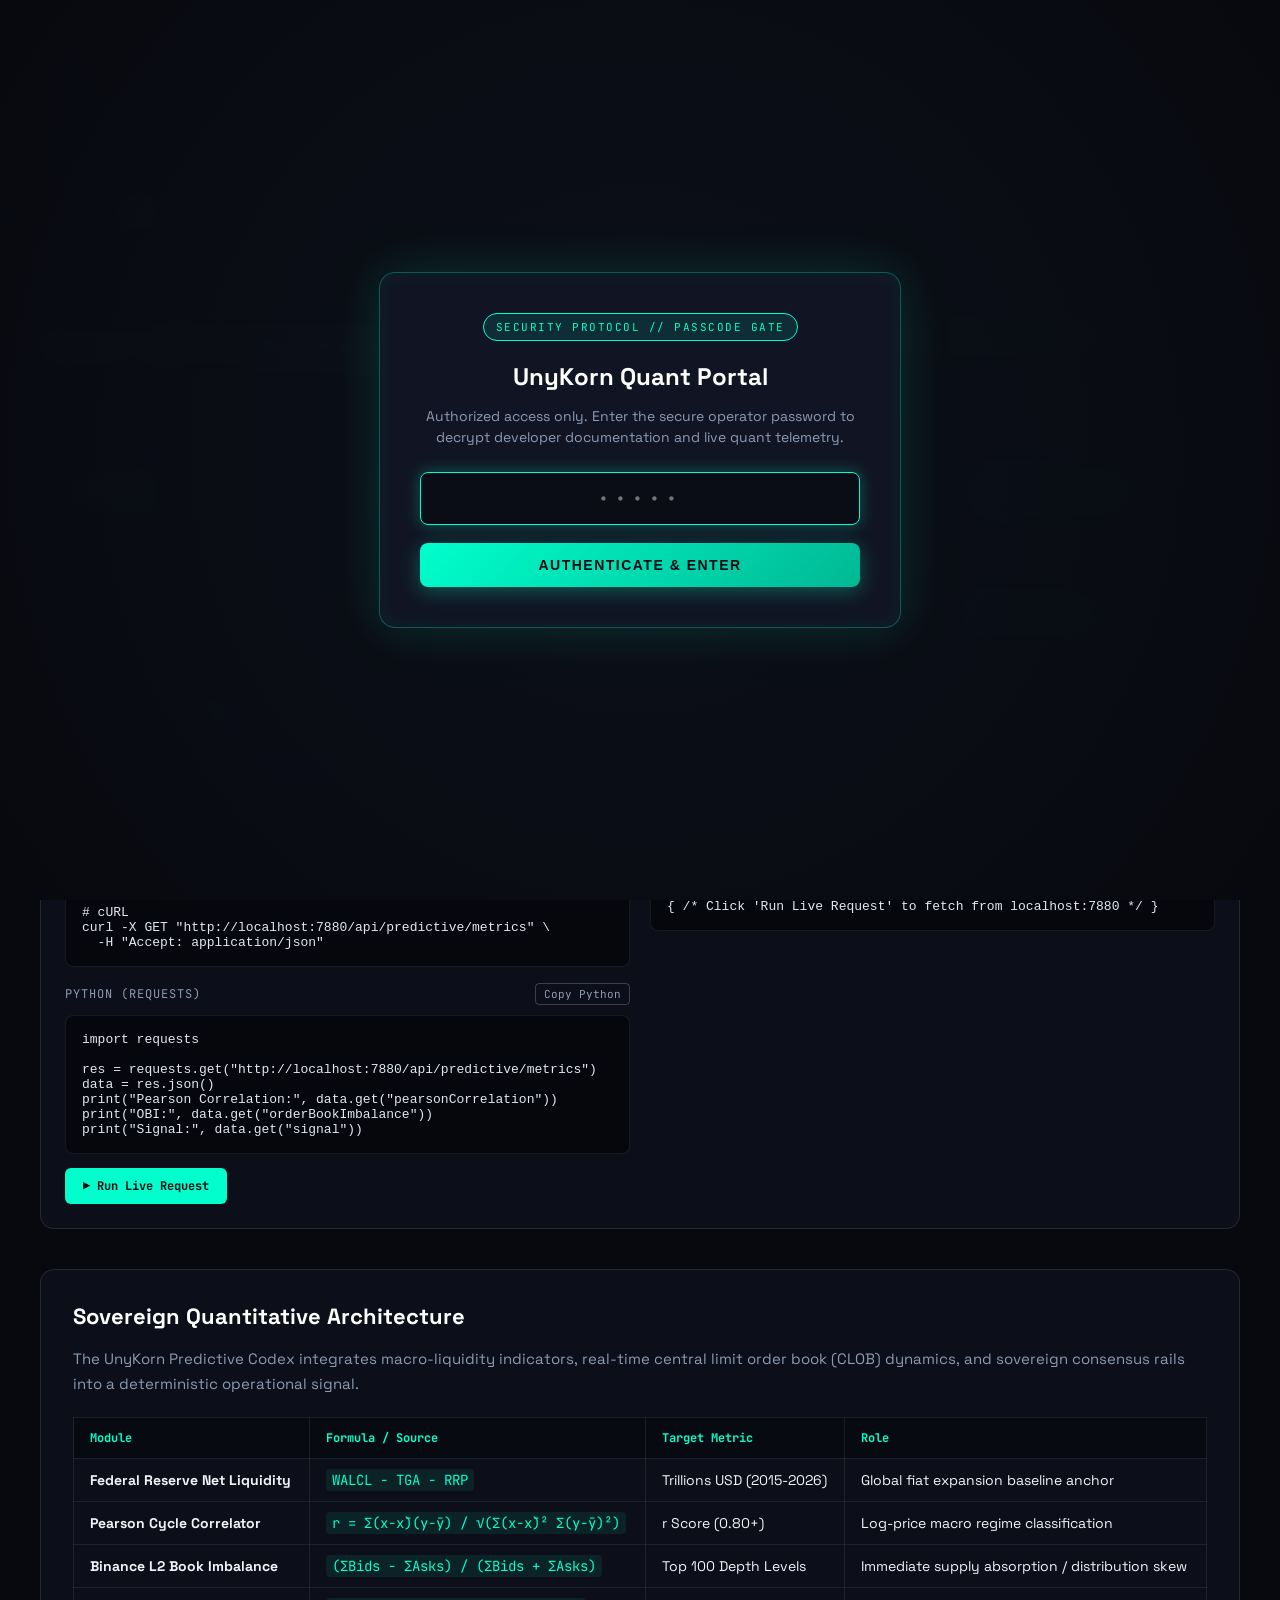
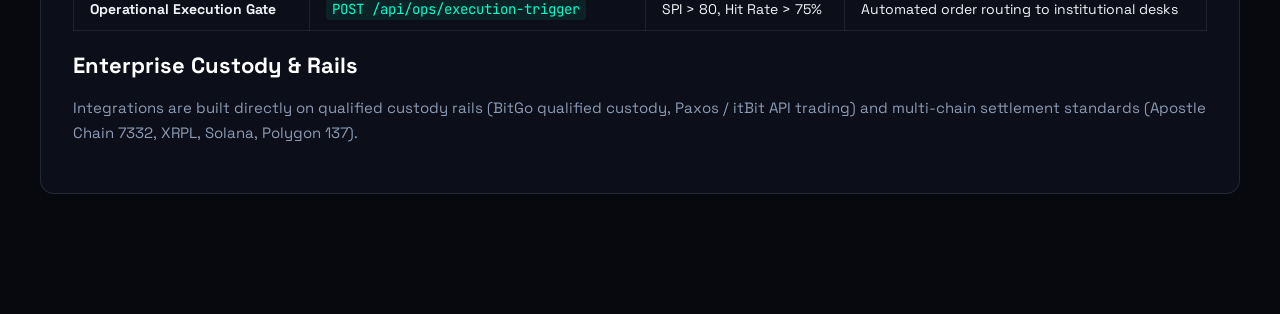
==== developer/index.html @ ae07964d "feat: Integrate Developer Docs with 12345 security gate and deploy to quant.unykorn.ai" ====
<!doctype html>
<html lang="en">
<head>
  <meta charset="UTF-8" />
  <meta name="viewport" content="width=device-width, initial-scale=1.0" />
  <meta name="description" content="UnyKorn Quant & Sovereign API Developer Portal — Interactive documentation, API testing console, and quant telemetry integration." />
  <title>Developer Portal & API Docs — UnyKorn</title>
  <link rel="preconnect" href="https://fonts.googleapis.com" />
  <link rel="preconnect" href="https://fonts.gstatic.com" crossorigin />
  <link href="https://fonts.googleapis.com/css2?family=JetBrains+Mono:wght@300;400;500;700&family=Space+Grotesk:wght@400;500;600;700&display=swap" rel="stylesheet" />
  <link rel="stylesheet" href="/styles.css" />
  <style>
    :root {
      --bg-dark: #07090e;
      --card-bg: rgba(13, 17, 28, 0.85);
      --border-color: rgba(255, 255, 255, 0.1);
      --accent-cyan: #00ffcc;
      --accent-purple: #bd93f9;
      --accent-pink: #ff79c6;
      --accent-green: #50fa7b;
      --accent-red: #ff5555;
      --accent-amber: #f1fa8c;
      --font-mono: 'JetBrains Mono', monospace;
    }

    body {
      background-color: var(--bg-dark);
      color: #f0f4f8;
      font-family: 'Space Grotesk', sans-serif;
      margin: 0;
      padding: 0;
      position: relative;
      min-height: 100vh;
    }

    /* ─── SECURITY AUTH GATE OVERLAY ─── */
    #security-gate {
      position: fixed;
      top: 0;
      left: 0;
      width: 100vw;
      height: 100vh;
      background: radial-gradient(circle at center, rgba(13, 17, 28, 0.96) 0%, rgba(7, 9, 14, 0.99) 100%);
      backdrop-filter: blur(16px);
      z-index: 99999;
      display: flex;
      align-items: center;
      justify-content: center;
      transition: opacity 0.4s ease, visibility 0.4s ease;
    }

    #security-gate.unlocked {
      opacity: 0;
      visibility: hidden;
      pointer-events: none;
    }

    .auth-card {
      background: rgba(18, 23, 37, 0.9);
      border: 1px solid rgba(0, 255, 204, 0.3);
      box-shadow: 0 0 50px rgba(0, 255, 204, 0.15), inset 0 0 20px rgba(0, 255, 204, 0.05);
      border-radius: 16px;
      padding: 40px;
      width: 90%;
      max-width: 440px;
      text-align: center;
      animation: gateFloat 4s ease-in-out infinite;
    }

    @keyframes gateFloat {
      0%, 100% { transform: translateY(0px); }
      50% { transform: translateY(-6px); }
    }

    .auth-badge {
      display: inline-flex;
      align-items: center;
      gap: 6px;
      padding: 6px 12px;
      background: rgba(0, 255, 204, 0.1);
      border: 1px solid var(--accent-cyan);
      border-radius: 20px;
      font-size: 11px;
      font-family: var(--font-mono);
      color: var(--accent-cyan);
      letter-spacing: 1.5px;
      margin-bottom: 20px;
      text-transform: uppercase;
    }

    .auth-card h2 {
      font-size: 24px;
      margin: 0 0 8px;
      color: #fff;
    }

    .auth-card p {
      font-size: 14px;
      color: #8b9bb4;
      margin-bottom: 24px;
      line-height: 1.5;
    }

    .pin-input-wrap {
      position: relative;
      margin-bottom: 18px;
    }

    .pin-input {
      width: 100%;
      padding: 14px 18px;
      background: rgba(0, 0, 0, 0.4);
      border: 1px solid rgba(255, 255, 255, 0.15);
      border-radius: 8px;
      color: #fff;
      font-family: var(--font-mono);
      font-size: 18px;
      letter-spacing: 6px;
      text-align: center;
      box-sizing: border-box;
      outline: none;
      transition: border-color 0.2s, box-shadow 0.2s;
    }

    .pin-input:focus {
      border-color: var(--accent-cyan);
      box-shadow: 0 0 15px rgba(0, 255, 204, 0.3);
    }

    .btn-unlock {
      width: 100%;
      padding: 14px;
      background: linear-gradient(135deg, var(--accent-cyan) 0%, #00b894 100%);
      color: #050b14;
      font-weight: 700;
      font-size: 14px;
      letter-spacing: 1.5px;
      text-transform: uppercase;
      border: none;
      border-radius: 8px;
      cursor: pointer;
      box-shadow: 0 4px 20px rgba(0, 255, 204, 0.3);
      transition: transform 0.15s, box-shadow 0.15s;
    }

    .btn-unlock:hover {
      transform: translateY(-2px);
      box-shadow: 0 6px 25px rgba(0, 255, 204, 0.45);
    }

    .auth-error {
      margin-top: 14px;
      font-size: 13px;
      color: var(--accent-red);
      font-family: var(--font-mono);
      min-height: 20px;
      display: none;
    }

    .shake {
      animation: shake 0.4s cubic-bezier(.36,.07,.19,.97) both;
    }

    @keyframes shake {
      10%, 90% { transform: translate3d(-2px, 0, 0); }
      20%, 80% { transform: translate3d(4px, 0, 0); }
      30%, 50%, 70% { transform: translate3d(-6px, 0, 0); }
      40%, 60% { transform: translate3d(6px, 0, 0); }
    }

    /* ─── PORTAL MAIN LAYOUT ─── */
    .portal-container {
      max-width: 1200px;
      margin: 0 auto;
      padding: 100px 24px 80px;
    }

    .portal-header {
      display: flex;
      justify-content: space-between;
      align-items: flex-start;
      margin-bottom: 32px;
      flex-wrap: wrap;
      gap: 20px;
    }

    .portal-title h1 {
      font-size: 34px;
      margin: 0 0 8px;
      color: #fff;
    }

    .portal-title p {
      color: #8b9bb4;
      margin: 0;
      font-size: 16px;
    }

    .portal-auth-bar {
      display: flex;
      align-items: center;
      gap: 12px;
    }

    .badge-clearance {
      background: rgba(80, 250, 123, 0.1);
      border: 1px solid var(--accent-green);
      color: var(--accent-green);
      font-family: var(--font-mono);
      font-size: 12px;
      padding: 6px 14px;
      border-radius: 20px;
      display: flex;
      align-items: center;
      gap: 6px;
    }

    .badge-clearance::before {
      content: "";
      width: 8px;
      height: 8px;
      border-radius: 50%;
      background: var(--accent-green);
      box-shadow: 0 0 8px var(--accent-green);
    }

    .btn-lock {
      background: rgba(255, 85, 85, 0.1);
      border: 1px solid rgba(255, 85, 85, 0.4);
      color: var(--accent-red);
      font-family: var(--font-mono);
      font-size: 12px;
      padding: 6px 14px;
      border-radius: 8px;
      cursor: pointer;
      transition: all 0.2s;
    }

    .btn-lock:hover {
      background: rgba(255, 85, 85, 0.25);
    }

    /* ─── TELEMETRY HUD STRIP ─── */
    .hud-grid {
      display: grid;
      grid-template-columns: repeat(auto-fit, minmax(220px, 1fr));
      gap: 16px;
      margin-bottom: 32px;
    }

    .hud-card {
      background: var(--card-bg);
      border: 1px solid var(--border-color);
      border-radius: 12px;
      padding: 20px;
      position: relative;
      overflow: hidden;
    }

    .hud-card::after {
      content: '';
      position: absolute;
      top: 0;
      left: 0;
      width: 100%;
      height: 2px;
      background: linear-gradient(90deg, transparent, var(--accent-cyan), transparent);
    }

    .hud-label {
      font-size: 12px;
      color: #8b9bb4;
      text-transform: uppercase;
      letter-spacing: 1px;
      margin-bottom: 8px;
      font-family: var(--font-mono);
    }

    .hud-value {
      font-size: 26px;
      font-weight: 700;
      color: #fff;
      font-family: var(--font-mono);
    }

    .hud-sub {
      font-size: 12px;
      color: var(--accent-cyan);
      margin-top: 4px;
      font-family: var(--font-mono);
    }

    /* ─── BASE URL CONFIG BAR ─── */
    .config-strip {
      background: rgba(13, 17, 28, 0.9);
      border: 1px solid var(--border-color);
      border-radius: 10px;
      padding: 14px 20px;
      display: flex;
      align-items: center;
      gap: 16px;
      margin-bottom: 32px;
      flex-wrap: wrap;
    }

    .config-strip label {
      font-size: 13px;
      font-family: var(--font-mono);
      color: var(--accent-cyan);
      white-space: nowrap;
    }

    .config-strip input {
      flex: 1;
      min-width: 260px;
      background: rgba(0, 0, 0, 0.4);
      border: 1px solid rgba(255, 255, 255, 0.15);
      border-radius: 6px;
      padding: 8px 12px;
      color: #fff;
      font-family: var(--font-mono);
      font-size: 13px;
    }

    .btn-ping {
      background: rgba(0, 255, 204, 0.15);
      border: 1px solid var(--accent-cyan);
      color: var(--accent-cyan);
      padding: 8px 16px;
      font-family: var(--font-mono);
      font-size: 12px;
      border-radius: 6px;
      cursor: pointer;
      font-weight: 600;
    }

    .ping-status {
      font-size: 12px;
      font-family: var(--font-mono);
    }

    /* ─── INTERACTIVE CONSOLE TABS ─── */
    .console-section {
      background: var(--card-bg);
      border: 1px solid var(--border-color);
      border-radius: 14px;
      margin-bottom: 40px;
      overflow: hidden;
    }

    .tab-bar {
      display: flex;
      overflow-x: auto;
      background: rgba(0, 0, 0, 0.3);
      border-bottom: 1px solid var(--border-color);
      padding: 4px 8px 0;
      gap: 4px;
    }

    .tab-btn {
      padding: 12px 18px;
      background: transparent;
      border: none;
      color: #8b9bb4;
      font-family: var(--font-mono);
      font-size: 13px;
      cursor: pointer;
      border-radius: 8px 8px 0 0;
      border-bottom: 2px solid transparent;
      transition: all 0.2s;
      white-space: nowrap;
    }

    .tab-btn:hover {
      color: #fff;
      background: rgba(255, 255, 255, 0.04);
    }

    .tab-btn.active {
      color: var(--accent-cyan);
      background: rgba(18, 23, 37, 0.9);
      border-bottom: 2px solid var(--accent-cyan);
    }

    .tab-panel {
      padding: 24px;
      display: none;
    }

    .tab-panel.active {
      display: block;
    }

    .endpoint-header {
      display: flex;
      align-items: center;
      gap: 12px;
      margin-bottom: 16px;
      flex-wrap: wrap;
    }

    .method-badge {
      font-family: var(--font-mono);
      font-size: 12px;
      font-weight: 700;
      padding: 4px 10px;
      border-radius: 6px;
      text-transform: uppercase;
    }

    .method-get {
      background: rgba(80, 250, 123, 0.15);
      border: 1px solid var(--accent-green);
      color: var(--accent-green);
    }

    .method-post {
      background: rgba(0, 255, 204, 0.15);
      border: 1px solid var(--accent-cyan);
      color: var(--accent-cyan);
    }

    .endpoint-path {
      font-family: var(--font-mono);
      font-size: 16px;
      color: #fff;
      font-weight: 500;
    }

    .endpoint-desc {
      color: #8b9bb4;
      font-size: 14px;
      line-height: 1.6;
      margin-bottom: 20px;
    }

    .console-split {
      display: grid;
      grid-template-columns: 1fr 1fr;
      gap: 20px;
    }

    @media (max-width: 900px) {
      .console-split {
        grid-template-columns: 1fr;
      }
    }

    .box-title {
      font-size: 12px;
      text-transform: uppercase;
      letter-spacing: 1px;
      color: #8b9bb4;
      font-family: var(--font-mono);
      margin-bottom: 10px;
      display: flex;
      justify-content: space-between;
      align-items: center;
    }

    .code-box {
      background: #05070c;
      border: 1px solid rgba(255, 255, 255, 0.08);
      border-radius: 8px;
      padding: 16px;
      font-family: var(--font-mono);
      font-size: 13px;
      color: #e2e8f0;
      overflow-x: auto;
      max-height: 380px;
      position: relative;
    }

    .code-box pre {
      margin: 0;
    }

    .btn-action {
      padding: 10px 18px;
      background: var(--accent-cyan);
      color: #050b14;
      font-weight: 700;
      border: none;
      border-radius: 6px;
      font-family: var(--font-mono);
      font-size: 12px;
      cursor: pointer;
      display: inline-flex;
      align-items: center;
      gap: 8px;
      margin-top: 14px;
      transition: all 0.2s;
    }

    .btn-action:hover {
      box-shadow: 0 0 15px rgba(0, 255, 204, 0.4);
    }

    .btn-copy {
      background: transparent;
      border: 1px solid rgba(255, 255, 255, 0.2);
      color: #8b9bb4;
      font-family: var(--font-mono);
      font-size: 11px;
      padding: 3px 8px;
      border-radius: 4px;
      cursor: pointer;
    }

    .btn-copy:hover {
      color: #fff;
      border-color: var(--accent-cyan);
    }

    /* ─── DOCS & ARCHITECTURE SECTION ─── */
    .docs-section {
      background: var(--card-bg);
      border: 1px solid var(--border-color);
      border-radius: 14px;
      padding: 32px;
      margin-bottom: 40px;
    }

    .docs-section h3 {
      font-size: 22px;
      color: #fff;
      margin: 0 0 16px;
    }

    .docs-section p, .docs-section li {
      color: #8b9bb4;
      line-height: 1.7;
      font-size: 15px;
    }

    .specs-table {
      width: 100%;
      border-collapse: collapse;
      margin: 20px 0;
      font-size: 14px;
    }

    .specs-table th, .specs-table td {
      border: 1px solid rgba(255, 255, 255, 0.08);
      padding: 12px 16px;
      text-align: left;
    }

    .specs-table th {
      background: rgba(0, 0, 0, 0.3);
      color: var(--accent-cyan);
      font-family: var(--font-mono);
      font-size: 12px;
    }

    .specs-table td code {
      background: rgba(0, 255, 204, 0.08);
      color: var(--accent-cyan);
      padding: 2px 6px;
      border-radius: 4px;
      font-family: var(--font-mono);
    }
  </style>
</head>
<body>
  <!-- ─── SECURITY AUTH GATE (PASSWORD 12345) ─── -->
  <div id="security-gate">
    <div class="auth-card" id="auth-card">
      <div class="auth-badge">SECURITY PROTOCOL // PASSCODE GATE</div>
      <h2>UnyKorn Quant Portal</h2>
      <p>Authorized access only. Enter the secure operator password to decrypt developer documentation and live quant telemetry.</p>
      
      <form id="auth-form" onsubmit="handleAuth(event)">
        <div class="pin-input-wrap">
          <input 
            type="password" 
            id="passcode-input" 
            class="pin-input" 
            placeholder="•••••" 
            maxlength="16" 
            autofocus 
            autocomplete="current-password" 
            required 
          />
        </div>
        <button type="submit" class="btn-unlock" id="btn-unlock-submit">Authenticate & Enter</button>
      </form>
      <div id="auth-error" class="auth-error">ACCESS DENIED // INVALID AUTHORIZATION PASSCODE</div>
    </div>
  </div>

  <!-- ─── MAIN SITE NAVIGATION ─── -->
  <nav class="site-nav">
    <div class="nav-inner">
      <a href="/" class="nav-logo">Uny<span>Korn</span></a>
      <ul class="nav-links" id="nav-links">
        <li><a href="/services">Services</a></li>
        <li><a href="/systems">Systems</a></li>
        <li><a href="/systems/troptions">Turnkey Infrastructure</a></li>
        <li><a href="/command-center">Command Center</a></li>
        <li><a href="/developer" class="active" style="color:var(--accent-cyan);">Developer Docs</a></li>
        <li><a href="/rwa-readiness">RWA Readiness</a></li>
        <li><a href="/build-request">Build Request</a></li>
      </ul>
      <a href="/build-request" class="btn nav-cta">Request a Build</a>
      <button id="nav-menu-btn" class="nav-menu-btn" aria-label="Menu">☰</button>
    </div>
  </nav>

  <!-- ─── DEVELOPER PORTAL CONTENT ─── -->
  <main class="portal-container">
    <div class="portal-header">
      <div class="portal-title">
        <h1>Quant API & Developer Docs</h1>
        <p>Production specifications, live execution endpoints, and quantitative telemetry.</p>
      </div>
      <div class="portal-auth-bar">
        <span class="badge-clearance">CLEARANCE: GRANTED [12345]</span>
        <button class="btn-lock" onclick="lockConsole()">Lock Console</button>
      </div>
    </div>

    <!-- ─── LIVE QUANT HUD ─── -->
    <div class="hud-grid">
      <div class="hud-card">
        <div class="hud-label">Macro Correlation</div>
        <div class="hud-value" id="hud-pearson">0.8421</div>
        <div class="hud-sub">Fed Liquidity vs BTC Log-Price</div>
      </div>
      <div class="hud-card">
        <div class="hud-label">Order Book Imbalance (OBI)</div>
        <div class="hud-value" id="hud-obi">-0.0482</div>
        <div class="hud-sub">Binance L2 Depth Skew</div>
      </div>
      <div class="hud-card">
        <div class="hud-label">Bear Cycle Progress</div>
        <div class="hud-value" id="hud-progress">73%</div>
        <div class="hud-sub">98 Days to Target Bottom</div>
      </div>
      <div class="hud-card">
        <div class="hud-label">Signal Directive</div>
        <div class="hud-value" id="hud-signal" style="color:var(--accent-green);">ACCUMULATE</div>
        <div class="hud-sub">Action: SCALE-IN BUY</div>
      </div>
    </div>

    <!-- ─── API BASE URL CONFIGURATION ─── -->
    <div class="config-strip">
      <label for="api-base-url">⚡ Active Quant Backend URL:</label>
      <input type="text" id="api-base-url" value="http://localhost:7880" placeholder="http://localhost:7880 or production API URL" />
      <button class="btn-ping" onclick="pingBackend()">Ping Endpoint</button>
      <span class="ping-status" id="ping-status">Ready to connect</span>
    </div>

    <!-- ─── INTERACTIVE API CONSOLE ─── -->
    <div class="console-section">
      <div class="tab-bar">
        <button class="tab-btn active" onclick="switchTab('predictive-metrics')">1. Predictive Metrics</button>
        <button class="tab-btn" onclick="switchTab('confluence')">2. Confluence Engine</button>
        <button class="tab-btn" onclick="switchTab('execution-trigger')">3. Execution Trigger (POST)</button>
        <button class="tab-btn" onclick="switchTab('cockpit-status')">4. Cockpit Status</button>
        <button class="tab-btn" onclick="switchTab('agent-chat')">5. Multi-Agent Dispatch</button>
      </div>

      <!-- TAB 1: PREDICTIVE METRICS -->
      <div id="tab-predictive-metrics" class="tab-panel active">
        <div class="endpoint-header">
          <span class="method-badge method-get">GET</span>
          <span class="endpoint-path">/api/predictive/metrics</span>
        </div>
        <p class="endpoint-desc">
          Calculates live Pearson correlation against Federal Reserve Net Liquidity ($T), pulls Binance L2 order book depth for real-time bid/ask imbalance, and forecasts cycle contraction progress.
        </p>

        <div class="console-split">
          <div>
            <div class="box-title">
              <span>Code Snippets</span>
              <button class="btn-copy" onclick="copySnippet('code-metrics-curl')">Copy cURL</button>
            </div>
            <div class="code-box">
<pre id="code-metrics-curl"># cURL
curl -X GET "http://localhost:7880/api/predictive/metrics" \
  -H "Accept: application/json"</pre>
            </div>
            <div class="box-title" style="margin-top:16px;">
              <span>Python (requests)</span>
              <button class="btn-copy" onclick="copySnippet('code-metrics-py')">Copy Python</button>
            </div>
            <div class="code-box">
<pre id="code-metrics-py">import requests

res = requests.get("http://localhost:7880/api/predictive/metrics")
data = res.json()
print("Pearson Correlation:", data.get("pearsonCorrelation"))
print("OBI:", data.get("orderBookImbalance"))
print("Signal:", data.get("signal"))</pre>
            </div>
            <button class="btn-action" onclick="runMetricsTest()">
              ▶ Run Live Request
            </button>
          </div>

          <div>
            <div class="box-title">
              <span>Response Output</span>
              <span id="metrics-status" style="font-size:11px; color:#8b9bb4;">Awaiting Execution</span>
            </div>
            <div class="code-box" id="metrics-output">
              <pre>{ /* Click 'Run Live Request' to fetch from localhost:7880 */ }</pre>
            </div>
          </div>
        </div>
      </div>

      <!-- TAB 2: CONFLUENCE -->
      <div id="tab-confluence" class="tab-panel">
        <div class="endpoint-header">
          <span class="method-badge method-get">GET</span>
          <span class="endpoint-path">/api/predictive/confluence</span>
        </div>
        <p class="endpoint-desc">
          Invokes the Python Sovereign Confluence Engine thread against <code>sovereign_metrics.db</code>, applying dynamic regime weights and yielding a 0-100 confluence confidence index.
        </p>

        <div class="console-split">
          <div>
            <div class="box-title">
              <span>cURL Snippet</span>
              <button class="btn-copy" onclick="copySnippet('code-confluence-curl')">Copy</button>
            </div>
            <div class="code-box">
<pre id="code-confluence-curl">curl -X GET "http://localhost:7880/api/predictive/confluence"</pre>
            </div>
            <button class="btn-action" onclick="runConfluenceTest()">
              ▶ Run Live Confluence Calculation
            </button>
          </div>
          <div>
            <div class="box-title">
              <span>Confluence Response</span>
              <span id="confluence-status" style="font-size:11px; color:#8b9bb4;">Awaiting Execution</span>
            </div>
            <div class="code-box" id="confluence-output">
              <pre>{ /* Waiting for execution */ }</pre>
            </div>
          </div>
        </div>
      </div>

      <!-- TAB 3: EXECUTION TRIGGER -->
      <div id="tab-execution-trigger" class="tab-panel">
        <div class="endpoint-header">
          <span class="method-badge method-post">POST</span>
          <span class="endpoint-path">/api/ops/execution-trigger</span>
        </div>
        <p class="endpoint-desc">
          Dispatches programmatic execution directives to the institutional trading layer based on confirmed Sovereign Predictive Index (SPI) values and probability thresholds.
        </p>

        <div class="console-split">
          <div>
            <div class="box-title">Payload Body (JSON)</div>
            <textarea id="trigger-payload" style="width:100%; height:180px; background:#05070c; border:1px solid rgba(255,255,255,0.15); border-radius:8px; color:#50fa7b; font-family:var(--font-mono); font-size:13px; padding:12px; box-sizing:border-box;">{
  "action_directive": "SCALE_IN_LONG",
  "telemetry": {
    "sovereign_predictive_index": 88.4,
    "historical_hit_rate_probability": 0.812
  },
  "timestamp_utc": "2026-09-02T20:45:00Z"
}</textarea>
            <button class="btn-action" onclick="runTriggerTest()">
              ▶ Dispatch Operational Trigger
            </button>
          </div>
          <div>
            <div class="box-title">
              <span>Execution Acknowledgment</span>
              <span id="trigger-status" style="font-size:11px; color:#8b9bb4;">Awaiting Dispatch</span>
            </div>
            <div class="code-box" id="trigger-output">
              <pre>{ /* Waiting for POST payload dispatch */ }</pre>
            </div>
          </div>
        </div>
      </div>

      <!-- TAB 4: COCKPIT STATUS -->
      <div id="tab-cockpit-status" class="tab-panel">
        <div class="endpoint-header">
          <span class="method-badge method-get">GET</span>
          <span class="endpoint-path">/api/cockpit/status</span>
        </div>
        <p class="endpoint-desc">
          Queries current cockpit state, active Kanban queue status, lane locks, and vector memory counts.
        </p>
        <button class="btn-action" onclick="runStatusTest()">
          ▶ Fetch System Status
        </button>
        <div style="margin-top:16px;">
          <div class="code-box" id="status-output">
            <pre>{ /* Click above to inspect session state */ }</pre>
          </div>
        </div>
      </div>

      <!-- TAB 5: MULTI-AGENT CHAT -->
      <div id="tab-agent-chat" class="tab-panel">
        <div class="endpoint-header">
          <span class="method-badge method-post">POST</span>
          <span class="endpoint-path">/api/cockpit/chat</span>
        </div>
        <p class="endpoint-desc">
          Relays operational commands and queries to the multi-agent orchestration dispatcher (Gemini & OpenRouter).
        </p>
        <input type="text" id="agent-prompt" value="Provide current macroeconomic liquidity breakdown and OBI signal analysis." style="width:100%; padding:12px; background:#05070c; border:1px solid rgba(255,255,255,0.15); border-radius:8px; color:#fff; font-family:var(--font-mono); margin-bottom:12px; box-sizing:border-box;" />
        <button class="btn-action" onclick="runAgentChatTest()">
          ▶ Dispatch Prompt
        </button>
        <div style="margin-top:16px;">
          <div class="code-box" id="agent-output">
            <pre>{ /* Multi-agent response will render here */ }</pre>
          </div>
        </div>
      </div>
    </div>

    <!-- ─── DOCUMENTATION & ARCHITECTURE DETAILS ─── -->
    <div class="docs-section">
      <h3>Sovereign Quantitative Architecture</h3>
      <p>
        The UnyKorn Predictive Codex integrates macro-liquidity indicators, real-time central limit order book (CLOB) dynamics, and sovereign consensus rails into a deterministic operational signal.
      </p>

      <table class="specs-table">
        <thead>
          <tr>
            <th>Module</th>
            <th>Formula / Source</th>
            <th>Target Metric</th>
            <th>Role</th>
          </tr>
        </thead>
        <tbody>
          <tr>
            <td><strong>Federal Reserve Net Liquidity</strong></td>
            <td><code>WALCL - TGA - RRP</code></td>
            <td>Trillions USD (2015-2026)</td>
            <td>Global fiat expansion baseline anchor</td>
          </tr>
          <tr>
            <td><strong>Pearson Cycle Correlator</strong></td>
            <td><code>r = Σ(x-x̄)(y-ȳ) / √(Σ(x-x̄)² Σ(y-ȳ)²)</code></td>
            <td>r Score (0.80+)</td>
            <td>Log-price macro regime classification</td>
          </tr>
          <tr>
            <td><strong>Binance L2 Book Imbalance</strong></td>
            <td><code>(ΣBids - ΣAsks) / (ΣBids + ΣAsks)</code></td>
            <td>Top 100 Depth Levels</td>
            <td>Immediate supply absorption / distribution skew</td>
          </tr>
          <tr>
            <td><strong>Operational Execution Gate</strong></td>
            <td><code>POST /api/ops/execution-trigger</code></td>
            <td>SPI &gt; 80, Hit Rate &gt; 75%</td>
            <td>Automated order routing to institutional desks</td>
          </tr>
        </tbody>
      </table>

      <h3>Enterprise Custody & Rails</h3>
      <p>
        Integrations are built directly on qualified custody rails (BitGo qualified custody, Paxos / itBit API trading) and multi-chain settlement standards (Apostle Chain 7332, XRPL, Solana, Polygon 137).
      </p>
    </div>
  </main>

  <!-- ─── SCRIPT LOGIC ─── -->
  <script>
    // Security Gate Enforcement (Password: 12345)
    const CORRECT_PIN = "12345";
    const gateElem = document.getElementById("security-gate");
    const passInput = document.getElementById("passcode-input");
    const errorElem = document.getElementById("auth-error");
    const authCard = document.getElementById("auth-card");

    function checkExistingAuth() {
      if (sessionStorage.getItem("unykorn_dev_auth") === "granted") {
        gateElem.classList.add("unlocked");
        pingBackend();
        runMetricsTest();
      }
    }

    function handleAuth(e) {
      e.preventDefault();
      const entered = passInput.value.trim();
      if (entered === CORRECT_PIN) {
        sessionStorage.setItem("unykorn_dev_auth", "granted");
        errorElem.style.display = "none";
        gateElem.classList.add("unlocked");
        pingBackend();
        runMetricsTest();
      } else {
        errorElem.style.display = "block";
        authCard.classList.add("shake");
        passInput.value = "";
        setTimeout(() => authCard.classList.remove("shake"), 500);
      }
    }

    function lockConsole() {
      sessionStorage.removeItem("unykorn_dev_auth");
      gateElem.classList.remove("unlocked");
      passInput.value = "";
      errorElem.style.display = "none";
      passInput.focus();
    }

    // Tab Navigation
    function switchTab(tabId) {
      document.querySelectorAll(".tab-btn").forEach(b => b.classList.remove("active"));
      document.querySelectorAll(".tab-panel").forEach(p => p.classList.remove("active"));
      
      const targetPanel = document.getElementById("tab-" + tabId);
      if (targetPanel) targetPanel.classList.add("active");
      
      event.target.classList.add("active");
    }

    // Copy helper
    function copySnippet(elemId) {
      const text = document.getElementById(elemId).innerText;
      navigator.clipboard.writeText(text).then(() => {
        alert("Copied to clipboard!");
      });
    }

    function getBaseUrl() {
      return document.getElementById("api-base-url").value.replace(/\/$/, "");
    }

    // Ping Endpoint
    async function pingBackend() {
      const base = getBaseUrl();
      const status = document.getElementById("ping-status");
      status.innerText = "Pinging...";
      status.style.color = "#f1fa8c";
      try {
        const res = await fetch(`${base}/api/predictive/metrics`, { method: "GET" });
        if (res.ok) {
          status.innerText = `● Connected (${base}) [200 OK]`;
          status.style.color = "var(--accent-green)";
        } else {
          status.innerText = `● HTTP ${res.status}`;
          status.style.color = "var(--accent-amber)";
        }
      } catch (err) {
        status.innerText = "● Backend unreachable or CORS blocked";
        status.style.color = "var(--accent-red)";
      }
    }

    // Run Predictive Metrics Test
    async function runMetricsTest() {
      const base = getBaseUrl();
      const out = document.getElementById("metrics-output");
      const stat = document.getElementById("metrics-status");
      stat.innerText = "Sending request...";
      const t0 = performance.now();
      try {
        const res = await fetch(`${base}/api/predictive/metrics`);
        const data = await res.json();
        const latency = Math.round(performance.now() - t0);
        stat.innerText = `HTTP ${res.status} (${latency}ms)`;
        stat.style.color = "var(--accent-green)";
        out.innerHTML = `<pre>${JSON.stringify(data, null, 2)}</pre>`;
        
        // Update HUD cards
        if (data.pearsonCorrelation !== undefined) {
          document.getElementById("hud-pearson").innerText = data.pearsonCorrelation;
        }
        if (data.orderBookImbalance !== undefined) {
          document.getElementById("hud-obi").innerText = data.orderBookImbalance;
        }
        if (data.bearProgressPercent !== undefined) {
          document.getElementById("hud-progress").innerText = `${data.bearProgressPercent}%`;
        }
        if (data.signal) {
          document.getElementById("hud-signal").innerText = data.signal.split(" ")[0];
        }
      } catch (err) {
        stat.innerText = "Failed";
        stat.style.color = "var(--accent-red)";
        out.innerHTML = `<pre style="color:var(--accent-red);">${err.message}</pre>`;
      }
    }

    // Run Confluence Test
    async function runConfluenceTest() {
      const base = getBaseUrl();
      const out = document.getElementById("confluence-output");
      const stat = document.getElementById("confluence-status");
      stat.innerText = "Calculating...";
      try {
        const res = await fetch(`${base}/api/predictive/confluence`);
        const data = await res.json();
        stat.innerText = `HTTP ${res.status}`;
        stat.style.color = "var(--accent-green)";
        out.innerHTML = `<pre>${JSON.stringify(data, null, 2)}</pre>`;
      } catch (err) {
        stat.innerText = "Failed";
        stat.style.color = "var(--accent-red)";
        out.innerHTML = `<pre style="color:var(--accent-red);">${err.message}</pre>`;
      }
    }

    // Run Execution Trigger Test
    async function runTriggerTest() {
      const base = getBaseUrl();
      const out = document.getElementById("trigger-output");
      const stat = document.getElementById("trigger-status");
      const payloadStr = document.getElementById("trigger-payload").value;
      stat.innerText = "Dispatching...";
      try {
        const payload = JSON.parse(payloadStr);
        const res = await fetch(`${base}/api/ops/execution-trigger`, {
          method: "POST",
          headers: { "Content-Type": "application/json" },
          body: JSON.stringify(payload)
        });
        const data = await res.json();
        stat.innerText = `HTTP ${res.status} [Enforced]`;
        stat.style.color = "var(--accent-cyan)";
        out.innerHTML = `<pre>${JSON.stringify(data, null, 2)}</pre>`;
      } catch (err) {
        stat.innerText = "Failed";
        stat.style.color = "var(--accent-red)";
        out.innerHTML = `<pre style="color:var(--accent-red);">${err.message}</pre>`;
      }
    }

    // Run Status Test
    async function runStatusTest() {
      const base = getBaseUrl();
      const out = document.getElementById("status-output");
      try {
        const res = await fetch(`${base}/api/cockpit/status`);
        const data = await res.json();
        out.innerHTML = `<pre>${JSON.stringify(data, null, 2)}</pre>`;
      } catch (err) {
        out.innerHTML = `<pre style="color:var(--accent-red);">${err.message}</pre>`;
      }
    }

    // Run Agent Chat Test
    async function runAgentChatTest() {
      const base = getBaseUrl();
      const out = document.getElementById("agent-output");
      const prompt = document.getElementById("agent-prompt").value;
      out.innerHTML = `<pre>Dispatching multi-agent orchestrator request...</pre>`;
      try {
        const res = await fetch(`${base}/api/cockpit/chat`, {
          method: "POST",
          headers: { "Content-Type": "application/json" },
          body: JSON.stringify({ prompt })
        });
        const data = await res.json();
        out.innerHTML = `<pre>${JSON.stringify(data, null, 2)}</pre>`;
      } catch (err) {
        out.innerHTML = `<pre style="color:var(--accent-red);">${err.message}</pre>`;
      }
    }

    // Initialize check on load
    window.addEventListener("DOMContentLoaded", checkExistingAuth);
  </script>
</body>
</html>
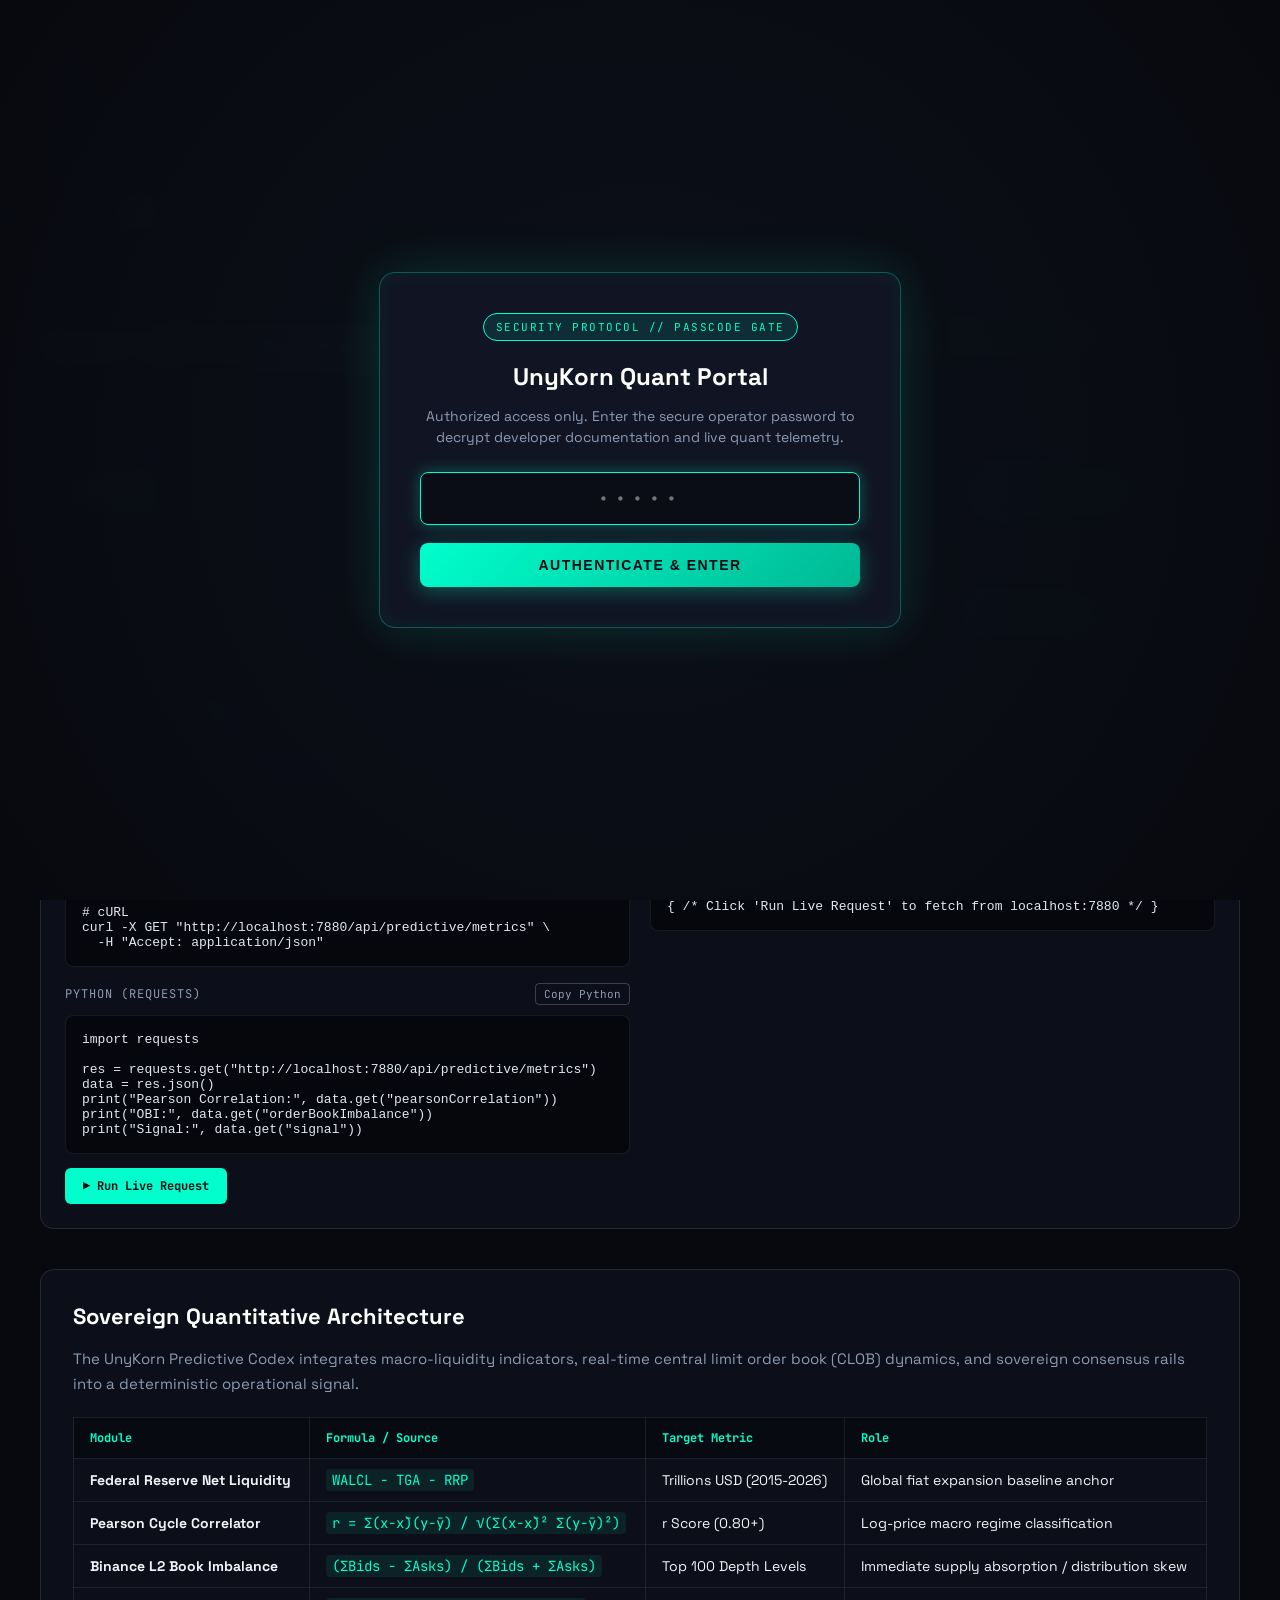
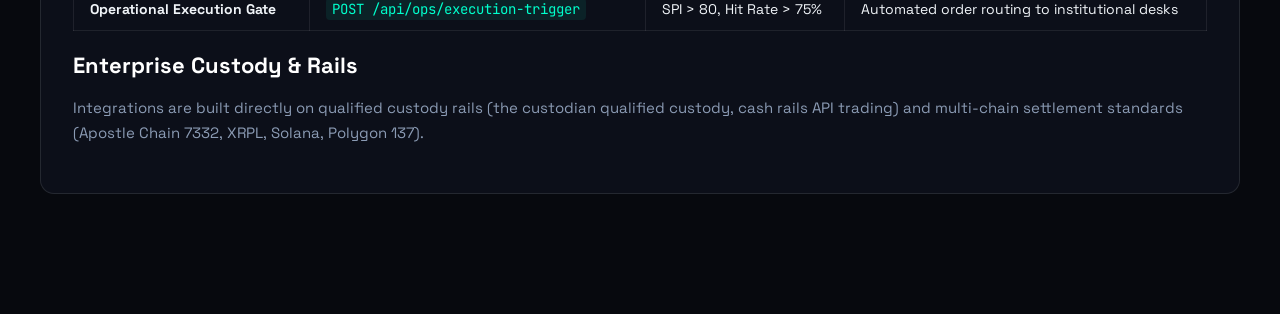
==== commit 229d091c: "Remove BitGo and Paxos from public Quant/BDX copy" ====
--- a/developer/index.html
+++ b/developer/index.html
@@ -871,7 +871,7 @@
 
       <h3>Enterprise Custody & Rails</h3>
       <p>
-        Integrations are built directly on qualified custody rails (BitGo qualified custody, Paxos / itBit API trading) and multi-chain settlement standards (Apostle Chain 7332, XRPL, Solana, Polygon 137).
+        Integrations are built directly on qualified custody rails (the custodian qualified custody, cash rails API trading) and multi-chain settlement standards (Apostle Chain 7332, XRPL, Solana, Polygon 137).
       </p>
     </div>
   </main>
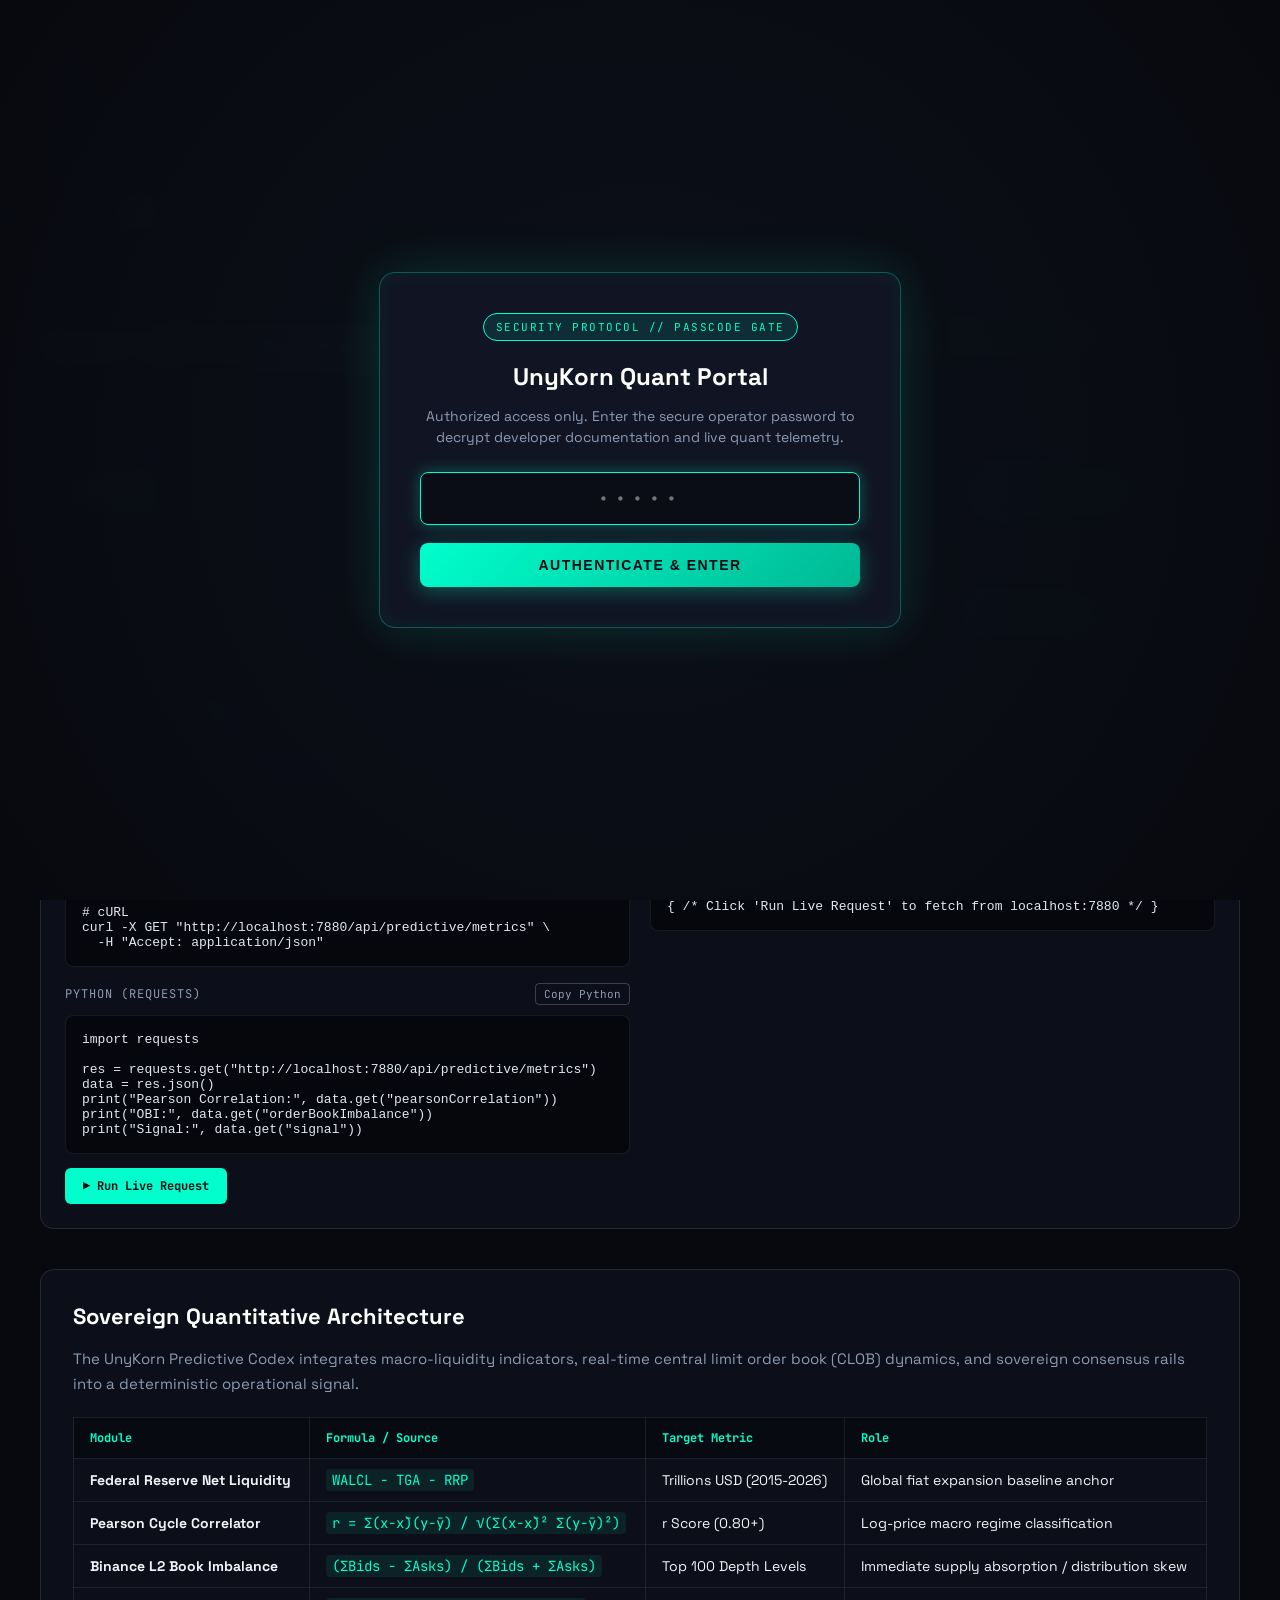
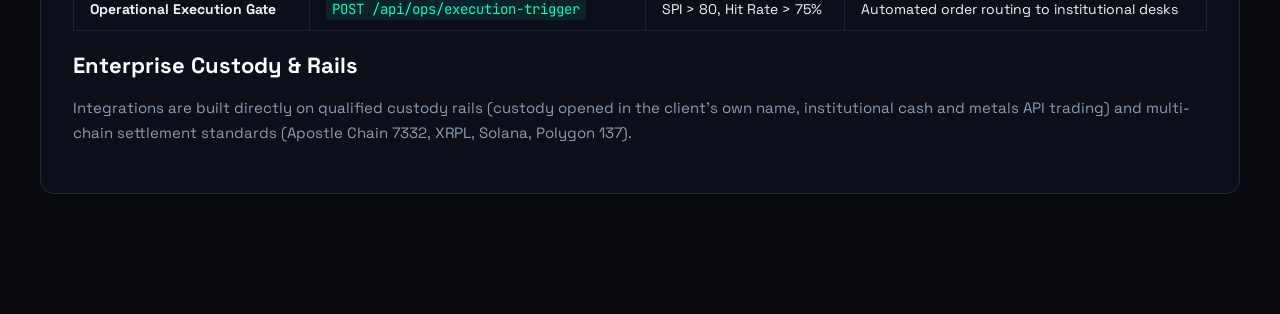
==== commit c2a6e6ca: "Finish BitGo removal and repair the token-for-token replacement damage The previous scrub swapped co" ====
--- a/developer/index.html
+++ b/developer/index.html
@@ -871,7 +871,7 @@
 
       <h3>Enterprise Custody & Rails</h3>
       <p>
-        Integrations are built directly on qualified custody rails (the custodian qualified custody, cash rails API trading) and multi-chain settlement standards (Apostle Chain 7332, XRPL, Solana, Polygon 137).
+        Integrations are built directly on qualified custody rails (custody opened in the client's own name, institutional cash and metals API trading) and multi-chain settlement standards (Apostle Chain 7332, XRPL, Solana, Polygon 137).
       </p>
     </div>
   </main>
